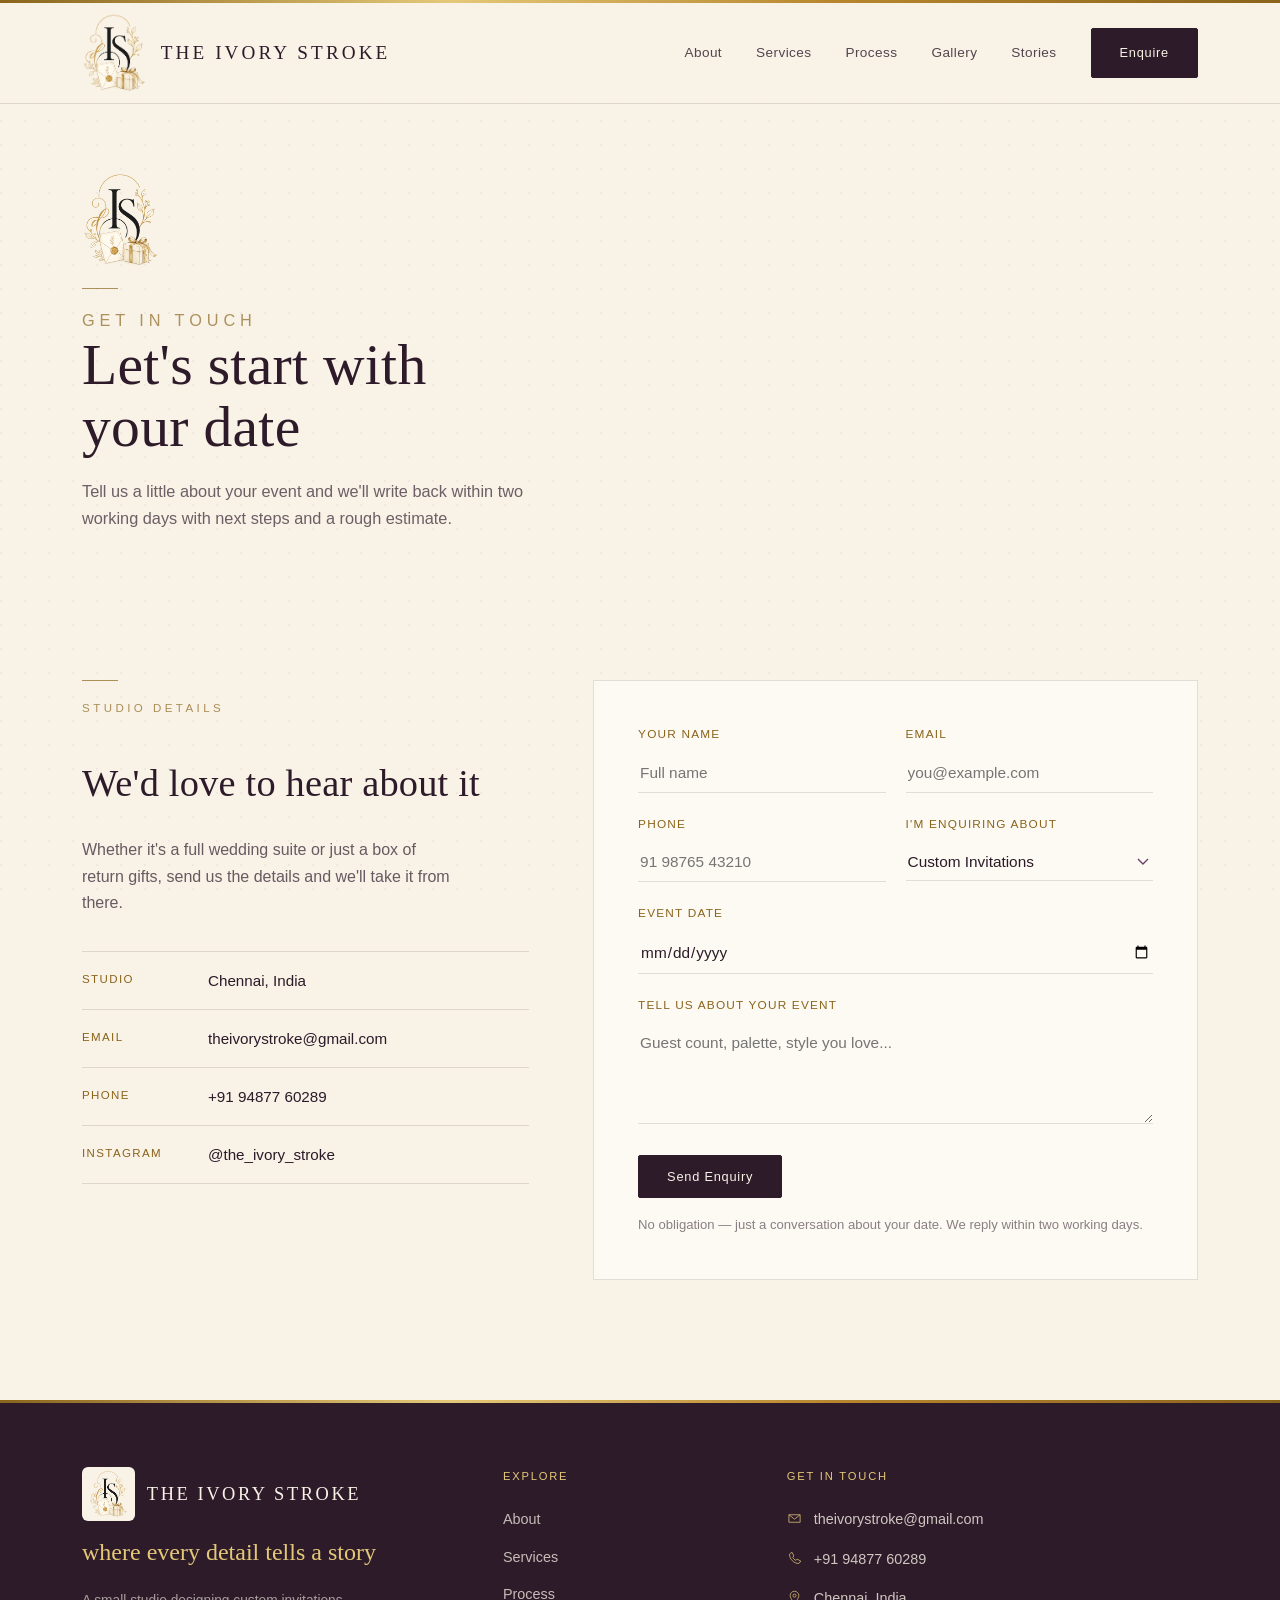
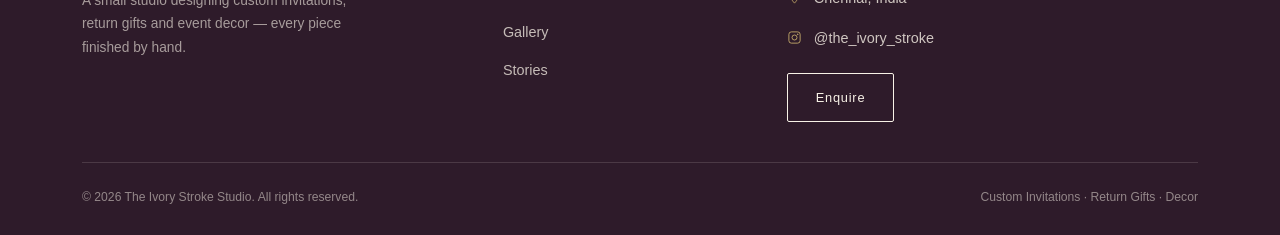
==== contact.html @ db19fc5f "Add files via upload" ====
<!DOCTYPE html>
<html lang="en">
<head>
<meta charset="UTF-8">
<meta name="viewport" content="width=device-width, initial-scale=1.0">
<meta http-equiv="Content-Security-Policy" content="default-src 'self'; style-src 'self' 'unsafe-inline' https://fonts.googleapis.com; font-src https://fonts.gstatic.com; script-src 'self'; img-src 'self' data:; connect-src 'self' https://api.web3forms.com; form-action 'self' https://api.web3forms.com; frame-ancestors 'none'; base-uri 'self'; object-src 'none';">
<meta name="referrer" content="strict-origin-when-cross-origin">
<title>Contact — The Ivory Stroke</title>
<meta name="description" content="Get in touch with The Ivory Stroke about custom invitations, return gifts and event decor.">
<meta name="keywords" content="contact The Ivory Stroke, wedding invitation enquiry Chennai, custom stationery quote, book wedding decor Chennai">
<link rel="canonical" href="https://www.ivorystroke.com/contact.html">
<meta property="og:type" content="website">
<meta property="og:title" content="Contact — The Ivory Stroke">
<meta property="og:description" content="Get in touch with The Ivory Stroke about custom invitations, return gifts and event decor.">
<meta property="og:url" content="https://www.ivorystroke.com/contact.html">
<meta property="og:image" content="https://www.ivorystroke.com/images/logo/og-image.jpg">
<meta property="og:site_name" content="The Ivory Stroke">
<meta name="twitter:card" content="summary_large_image">
<meta name="twitter:title" content="Contact — The Ivory Stroke">
<meta name="twitter:description" content="Get in touch with The Ivory Stroke about custom invitations, return gifts and event decor.">
<meta name="twitter:image" content="https://www.ivorystroke.com/images/logo/og-image.jpg">
<link rel="preconnect" href="https://fonts.googleapis.com">
<link rel="preconnect" href="https://fonts.gstatic.com" crossorigin>
<link href="https://fonts.googleapis.com/css2?family=Fraunces:ital,opsz,wght@0,9..144,300;0,9..144,400;0,9..144,500;0,9..144,600;1,9..144,400;1,9..144,500&family=Jost:wght@300;400;500;600&family=Italianno&display=swap" rel="stylesheet">
<link rel="icon" type="image/x-icon" href="favicon.ico">
<link rel="icon" type="image/png" sizes="32x32" href="favicon-32x32.png">
<link rel="icon" type="image/png" sizes="16x16" href="favicon-16x16.png">
<link rel="apple-touch-icon" sizes="180x180" href="apple-touch-icon.png">
<link rel="stylesheet" href="css/style.css">
</head>
<body>

<header>
  <div class="nav">
    <a href="index.html" class="logo">
      <img src="images/logo/mark.png" alt="The Ivory Stroke" class="mark">
      The Ivory Stroke</a>
    <nav class="nav-links" id="navLinks">
      <a href="about.html">About</a>
      <a href="services.html">Services</a>
      <a href="process.html">Process</a>
      <a href="gallery.html">Gallery</a>
      <a href="testimonials.html">Stories</a>
      <a href="contact.html" class="btn btn-primary">Enquire</a>
    </nav>
    <button class="nav-toggle" id="navToggle" aria-label="Toggle menu"><span></span><span></span><span></span></button>
  </div>
</header>

<main>

  <section class="page-hero">
    <div class="wrap">
      <img src="images/logo/mark.png" alt="The Ivory Stroke" class="mark-sm" style="height:96px;width:auto;margin-bottom:20px;">
      <p class="eyebrow">Get In Touch</p>
      <h1>Let's start with your date</h1>
      <p>Tell us a little about your event and we'll write back within two working days with next steps and a rough estimate.</p>
    </div>
  </section>

  <section class="contact">
    <div class="wrap">
      <div class="contact-grid">
        <div class="contact-info reveal">
          <p class="eyebrow">Studio Details</p>
          <h2>We'd love to hear about it</h2>
          <p>Whether it's a full wedding suite or just a box of return gifts, send us the details and we'll take it from there.</p>
          <div class="info-row"><span class="label">Studio</span><span class="val">Chennai, India</span></div>
          <div class="info-row"><span class="label">Email</span><span class="val">theivorystroke@gmail.com</span></div>
          <div class="info-row"><span class="label">Phone</span><span class="val">+91 94877 60289</span></div>
          <div class="info-row"><span class="label">Instagram</span><span class="val">@the_ivory_stroke</span></div>
        </div>

        <form id="enquiryForm" class="reveal" action="https://api.web3forms.com/submit" method="POST">
          <!-- Web3Forms: replace YOUR_ACCESS_KEY_HERE with your key from https://web3forms.com -->
          <input type="hidden" name="access_key" value="68a7e1c3-2e84-4a63-9ced-6881032f2dae">
          <input type="hidden" name="subject" value="New enquiry from The Ivory Stroke website">
          <input type="text" name="botcheck" style="display:none" tabindex="-1" autocomplete="off">

          <div class="form-row">
            <div class="field">
              <label for="name">Your Name</label>
              <input type="text" id="name" name="name" required placeholder="Full name">
            </div>
            <div class="field">
              <label for="email">Email</label>
              <input type="email" id="email" name="email" required placeholder="you@example.com">
            </div>
          </div>

          <div class="form-row">
            <div class="field">
              <label for="phone">Phone</label>
              <input type="tel" id="phone" name="phone" required placeholder="91 98765 43210">
            </div>
            <div class="field">
              <label for="service">I'm Enquiring About</label>
              <select id="service" name="service">
                <option>Custom Invitations</option>
                <option>Return Gifts</option>
                <option>Event Decor</option>
                <option>Multiple / Not Sure Yet</option>
              </select>
            </div>
          </div>

          <div class="field">
            <label for="date">Event Date</label>
            <input type="date" id="date" name="event_date">
          </div>

          <div class="field">
            <label for="message">Tell Us About Your Event</label>
            <textarea id="message" name="message" required placeholder="Guest count, palette, style you love..."></textarea>
          </div>

          <div class="submit-row">
            <button type="submit" class="btn btn-primary" id="submitBtn">Send Enquiry</button>
            <span class="form-status" id="formStatus"></span>
          </div>
          <p style="font-size:0.82rem; opacity:0.55; margin-top:16px;">No obligation — just a conversation about your date. We reply within two working days.</p>
        </form>
      </div>
    </div>
  </section>

</main>

<footer>
  <div class="wrap">
    <div class="foot-main">
      <div class="foot-col">
        <div class="foot-logo">
          <span class="foot-logo-badge"><img src="images/logo/mark.png" alt="The Ivory Stroke"></span>
          The Ivory Stroke</div>
        <div class="foot-tag">where every detail tells a story</div>
        <p class="foot-about">A small studio designing custom invitations, return gifts and event decor — every piece finished by hand.</p>
      </div>

      <div class="foot-col">
        <h4>Explore</h4>
        <div class="foot-links">
          <a href="about.html">About</a>
          <a href="services.html">Services</a>
          <a href="process.html">Process</a>
          <a href="gallery.html">Gallery</a>
          <a href="testimonials.html">Stories</a>
        </div>
      </div>

      <div class="foot-col">
        <h4>Get In Touch</h4>
        <div class="foot-contact">
          <div class="foot-contact-row">
            <svg class="ico" viewBox="0 0 24 24"><path d="M3 6h18v12H3z"/><path d="M3 6l9 7 9-7"/></svg>
            <a href="mailto:theivorystroke@gmail.com">theivorystroke@gmail.com</a>
          </div>
          <div class="foot-contact-row">
            <svg class="ico" viewBox="0 0 24 24"><path d="M4 5c0 8 7 15 15 15l3-4-6-3-2 2c-2-1-4-3-5-5l2-2-3-6z"/></svg>
            <a href="tel:+919487760289">+91 94877 60289</a>
          </div>
          <div class="foot-contact-row">
            <svg class="ico" viewBox="0 0 24 24"><path d="M12 21s7-7.5 7-12a7 7 0 1 0-14 0c0 4.5 7 12 7 12z"/><circle cx="12" cy="9" r="2.5"/></svg>
            <span>Chennai, India</span>
          </div>
          <div class="foot-contact-row">
            <svg class="ico" viewBox="0 0 24 24"><rect x="3" y="3" width="18" height="18" rx="4"/><circle cx="12" cy="12" r="4"/><circle cx="17.2" cy="6.8" r="0.6" fill="#EADFE6"/></svg>
            <a href="https://www.instagram.com/the_ivory_stroke" target="_blank" rel="noopener noreferrer">@the_ivory_stroke</a>
          </div>
          <a href="contact.html" class="btn btn-primary foot-cta" style="margin-top:6px;">Enquire</a>
        </div>
      </div>
    </div>
    <div class="foot-bottom">
      <span>© <span class="year"></span> The Ivory Stroke Studio. All rights reserved.</span>
      <span>Custom Invitations · Return Gifts · Decor</span>
    </div>
  </div>
</footer>

<script src="js/main.js"></script>
</body>
</html>
---- css/style.css ----
:root{
  --ivory:#F8F2E7;
  --card:#FDFAF3;
  --beige:#EFE6D3;
  --beige-line:#DCCBA8;
  --plum:#2E1B2A;
  --ink:#2B1A28;
  --gold-deep:#8A641C;
  --gold-fill:#B8862E;
  --gold-soft:#E4C878;
  --line:rgba(46,27,42,0.13);
  --shadow:0 24px 60px -28px rgba(46,27,42,0.28);
  --ease:cubic-bezier(.22,.68,.35,1);
}

*{box-sizing:border-box; margin:0; padding:0;}
html{scroll-behavior:smooth;}
body{
  background:var(--ivory);
  color:var(--ink);
  font-family:'Jost', sans-serif;
  font-weight:400;
  line-height:1.65;
  overflow-x:hidden;
}
body::before{
  content:"";
  position:fixed; inset:0;
  background-image:radial-gradient(circle at 1px 1px, rgba(46,27,42,0.045) 1px, transparent 0);
  background-size:24px 24px;
  pointer-events:none;
  z-index:0;
}

h1,h2,h3,h4{
  font-family:'Fraunces', serif;
  font-weight:400;
  color:var(--plum);
  letter-spacing:0.005em;
}
.script{
  font-family:'Italianno', cursive;
  font-weight:400;
  color:var(--gold-deep);
  line-height:1;
}
.eyebrow{
  font-family:'Jost', sans-serif;
  font-size:0.72rem;
  letter-spacing:0.3em;
  text-transform:uppercase;
  color:var(--gold-deep);
  display:block;
}
.eyebrow::before{
  content:"";
  display:block;
  width:36px; height:1px;
  background:var(--gold-deep);
  margin-bottom:18px;
}
.section-head.center .eyebrow::before,
.page-hero.center .eyebrow::before{ margin-left:auto; margin-right:auto; }
a{color:inherit; text-decoration:none;}
img{max-width:100%; display:block;}
section{position:relative; z-index:1;}
.wrap{
  max-width:1180px;
  margin:0 auto;
  padding:0 32px;
}
.rule{ width:44px; height:1px; background:var(--gold-deep); margin-bottom:22px; }
.rule.center{ margin-left:auto; margin-right:auto; }

/* ---------- reveal ---------- */
.reveal{opacity:0; transform:translateY(24px); transition:opacity 0.9s var(--ease), transform 0.9s var(--ease);}
.reveal.visible{opacity:1; transform:translateY(0);}
@keyframes fadeRise{ from{ opacity:0; transform:translateY(14px); } to{ opacity:1; transform:translateY(0); } }
@media (prefers-reduced-motion: reduce){
  .reveal{opacity:1; transform:none; transition:none;}
  *{animation-duration:0.001ms !important; animation-iteration-count:1 !important; transition-duration:0.001ms !important;}
}

/* ---------- brand mark (the one gold moment — reused as identity, not ornament) ---------- */
.mark{ width:80px; height:80px; flex-shrink:0; display:block; }
.mark-sm{ width:60px; height:60px; }
.mark-lg{ width:min(300px,52vw); height:min(300px,52vw); }
.mark.fade, .mark-lg.fade{ animation:fadeRise 0.8s var(--ease) 0.15s both; }
img.mark, img.mark-sm, img.mark-lg{ width:auto; object-fit:contain; }
.foot-logo-badge{
  display:inline-flex; align-items:center; justify-content:center;
  background:var(--ivory); border-radius:6px; padding:3px 7px; flex-shrink:0;
}
.foot-logo-badge img{ height:48px; width:auto; display:block; }

/* ---------- header ---------- */
header{
  position:fixed; top:0; left:0; right:0; z-index:100;
  background:rgba(248,242,231,0.9);
  backdrop-filter:blur(10px);
  border-bottom:1px solid var(--line);
}
header::before{
  content:""; display:block; height:3px; width:100%;
  background:linear-gradient(90deg, var(--gold-deep), var(--gold-soft) 35%, var(--gold-fill) 65%, var(--gold-deep));
}
.nav{
  max-width:1180px; margin:0 auto; padding:10px 32px;
  display:flex; align-items:center; justify-content:space-between;
}
.logo{
  font-family:'Fraunces', serif; font-size:1.2rem; letter-spacing:0.16em;
  text-transform:uppercase; color:var(--plum);
  display:flex; align-items:center; gap:14px;
}
.nav-links{ display:flex; align-items:center; gap:34px; font-size:0.85rem; letter-spacing:0.03em; }
.nav-links a{ position:relative; color:var(--ink); opacity:0.8; padding:4px 0; }
.nav-links a.btn{ opacity:1; padding:13px 28px; }
.nav-links a.btn::after{ display:none; }
.nav-links a.btn-primary{ color:var(--ivory); }
.nav-links a.btn-primary:hover{ color:var(--plum); }
.nav-links a.btn-ghost{ color:var(--plum); }
.nav-links a.btn-ghost:hover{ color:var(--ivory); }
.nav-links a::after{
  content:""; position:absolute; left:0; bottom:-2px; width:0; height:1px;
  background:var(--gold-deep); transition:width 0.3s var(--ease);
}
.nav-links a:hover::after{ width:100%; }
.nav-links a.active:not(.btn){ opacity:1; color:var(--gold-deep); }
.nav-links a.active:not(.btn)::after{ width:100%; }
.btn{
  display:inline-flex; align-items:center; gap:8px; padding:13px 28px; border-radius:2px;
  font-size:0.8rem; letter-spacing:0.06em; border:1px solid var(--plum);
  transition:all 0.3s var(--ease); cursor:pointer; background:transparent;
}
.btn-primary{ background:var(--plum); color:var(--ivory); border-color:var(--plum); }
.btn-primary:hover{ background:var(--gold-fill); border-color:var(--gold-fill); color:var(--plum); transform:translateY(-1px); }
.btn-ghost{ color:var(--plum); border-color:var(--plum); }
.btn-ghost:hover{ background:var(--plum); color:var(--ivory); transform:translateY(-1px); }
.nav-toggle{ display:none; background:none; border:0; cursor:pointer; }
.nav-toggle span{ display:block; width:22px; height:1.5px; background:var(--plum); margin:5px 0; }

/* ---------- page hero (sub-page banner) ---------- */
.page-hero{ padding:172px 0 68px; }
.page-hero h1{ font-size:clamp(2.4rem,4.6vw,3.6rem); font-weight:400; line-height:1.08; max-width:14ch; }
.page-hero p{ max-width:480px; margin-top:20px; opacity:0.68; font-size:1.02rem; }

/* ---------- hero (home) ---------- */
.hero{ padding:172px 0 40px; }
.hero-grid{ display:grid; grid-template-columns:1.25fr 0.75fr; gap:50px; align-items:start; }
.hero h1{
  font-size:clamp(2.8rem, 5.6vw, 4.9rem); font-weight:400; line-height:1.05;
  max-width:11ch; margin-top:22px;
}
.hero h1 em{ font-style:italic; color:var(--gold-deep); }
.hero .sub{ max-width:420px; margin-top:26px; opacity:0.72; font-size:1.04rem; }
.hero-cta{ display:flex; gap:16px; flex-wrap:wrap; margin-top:38px; }
.hero-side{ display:block; }
.scroll-mask{
  height:min(560px,62vh); overflow-y:auto; overflow-x:hidden; position:relative;
  -webkit-mask-image:linear-gradient(to bottom, transparent, black 12%, black 88%, transparent);
  mask-image:linear-gradient(to bottom, transparent, black 12%, black 88%, transparent);
  scrollbar-width:none; -ms-overflow-style:none;
}
.scroll-mask::-webkit-scrollbar{ display:none; }
.scroll-track{ display:flex; flex-direction:column; gap:18px; }
.scroll-item{ border:1px solid var(--line); background:var(--beige); overflow:hidden; aspect-ratio:3/4; width:100%; flex-shrink:0; }
.scroll-item svg, .scroll-item img{ width:100%; height:100%; display:block; object-fit:cover; }
.hero-foot{ margin-top:70px; padding-top:24px; border-top:1px solid var(--line); font-size:0.78rem; letter-spacing:0.1em; text-transform:uppercase; color:var(--gold-deep); }

/* ---------- home teaser strip / portfolio preview ---------- */
.teaser{ padding:100px 0; }
.teaser-grid{ display:grid; grid-template-columns:repeat(3,1fr); gap:1px; background:var(--line); border:1px solid var(--line); }
.teaser-card{ background:var(--ivory); padding:44px 34px; transition:background 0.35s var(--ease); }
.teaser-card:hover{ background:var(--card); }
.teaser-card svg{ width:36px; height:36px; stroke:var(--gold-deep); fill:none; stroke-width:1.2; margin-bottom:24px; }
.teaser-card h3{ font-size:1.2rem; margin-bottom:12px; font-weight:400; }
.teaser-card p{ font-size:0.9rem; opacity:0.68; margin-bottom:18px; }
.teaser-card a{ font-size:0.76rem; letter-spacing:0.1em; text-transform:uppercase; color:var(--gold-deep); }

/* ---------- about ---------- */
.about{ padding:70px 0 110px; }
.about .grid{ display:grid; grid-template-columns:1fr 1fr; gap:80px; align-items:center; }
.about h2{ font-size:clamp(1.9rem,3vw,2.5rem); margin-bottom:22px; font-weight:400; }
.about p{ opacity:0.72; max-width:460px; }
.quote-box{ padding:10px 0 10px 32px; border-left:1px solid var(--gold-deep); }
.quote-box .script{ font-size:2.2rem; display:block; margin-bottom:16px; }
.quote-box p{ opacity:0.72; font-size:0.98rem; max-width:340px; }

.values{ padding:0 0 110px; }
.values-grid{ display:grid; grid-template-columns:repeat(3,1fr); gap:1px; background:var(--line); border-top:1px solid var(--line); border-bottom:1px solid var(--line); margin-top:50px; }
.value-item{ padding:34px 30px; background:var(--ivory); }
.value-item h4{ font-size:1.02rem; margin-bottom:10px; font-weight:400; }
.value-item p{ font-size:0.88rem; opacity:0.65; }

/* ---------- services ---------- */
.services{ padding:100px 0 70px; }
.section-head{ max-width:560px; margin:0 0 60px; }
.section-head h2{ font-size:clamp(1.9rem,3vw,2.6rem); margin-top:16px; font-weight:400; position:relative; padding-bottom:20px; }
.section-head h2::after{
  content:""; position:absolute; left:0; bottom:0; width:44px; height:1px;
  background:linear-gradient(90deg, var(--gold-fill), transparent);
}
.section-head.center h2::after{ left:50%; transform:translateX(-50%); background:linear-gradient(90deg, transparent, var(--gold-fill), transparent); }
.section-head p{ opacity:0.68; margin-top:16px; }
.section-head.center{ text-align:center; margin-left:auto; margin-right:auto; }
.svc-grid{ display:grid; grid-template-columns:repeat(3,1fr); gap:1px; background:var(--line); border:1px solid var(--line); }
.svc-card{ background:var(--ivory); padding:44px 34px; transition:background 0.35s var(--ease); }
.svc-card:hover{ background:var(--card); }
.svc-icon{ width:40px; height:40px; margin-bottom:26px; stroke:var(--gold-deep); fill:none; stroke-width:1.2; }
.svc-card h3{ font-size:1.28rem; margin-bottom:12px; font-weight:400; }
.svc-card p{ font-size:0.92rem; opacity:0.68; margin-bottom:20px; }
.svc-card .tag{ font-size:0.72rem; letter-spacing:0.14em; text-transform:uppercase; color:var(--gold-deep); }
.svc-detail{ padding:0 0 110px; }
.svc-detail-row{ display:grid; grid-template-columns:0.9fr 1.1fr; gap:56px; align-items:center; padding:56px 0; border-top:1px solid var(--line); }
.svc-detail-row:last-child{ border-bottom:1px solid var(--line); }
.svc-detail-row .num{ font-family:'Italianno',cursive; font-size:2.8rem; color:var(--gold-deep); }
.svc-detail-row h3{ font-size:1.6rem; margin:6px 0 14px; font-weight:400; }
.svc-detail-row p{ opacity:0.7; margin-bottom:18px; max-width:440px; }
.svc-detail-row ul{ list-style:none; }
.svc-detail-row li{ font-size:0.88rem; padding:8px 0; border-top:1px solid var(--line); opacity:0.75; }
.svc-swatch{ background:var(--beige); position:relative; aspect-ratio:4/3; display:flex; align-items:center; justify-content:center; }
.svc-swatch svg{ width:44%; height:44%; stroke:var(--plum); fill:none; stroke-width:1.1; }

/* ---------- process ---------- */
.process{ padding:110px 0; }
.proc-line{ display:grid; grid-template-columns:repeat(4,1fr); gap:0; position:relative; margin-top:64px; }
.proc-line::before{ content:""; position:absolute; top:22px; left:6%; right:6%; height:1px; background:var(--beige-line); }
.proc-step{ text-align:center; padding:0 16px; position:relative; }
.proc-num{
  width:44px; height:44px; border-radius:50%; background:var(--ivory); border:1px solid var(--gold-deep);
  color:var(--gold-deep); font-family:'Fraunces',serif; font-size:0.9rem;
  display:flex; align-items:center; justify-content:center; margin:0 auto 22px; position:relative; z-index:2;
}
.proc-step h3{ font-size:1.05rem; margin-bottom:10px; font-weight:400; }
.proc-step p{ font-size:0.86rem; opacity:0.62; }
.proc-detail{ padding:0 0 110px; }
.proc-detail-row{ display:flex; gap:40px; padding:36px 0; border-top:1px solid var(--line); align-items:flex-start; }
.proc-detail-row:last-child{ border-bottom:1px solid var(--line); }
.proc-detail-row .big-num{ font-family:'Fraunces',serif; font-size:2.2rem; color:var(--gold-deep); width:70px; flex-shrink:0; font-weight:400; }
.proc-detail-row h3{ font-size:1.22rem; margin-bottom:10px; font-weight:400; }
.proc-detail-row p{ opacity:0.68; max-width:520px; }

/* ---------- gallery ---------- */
.gallery{ padding:100px 0; background:var(--card); border-top:1px solid var(--line); border-bottom:1px solid var(--line); }
.gal-grid{ display:grid; grid-template-columns:repeat(3,1fr); gap:26px; }
.gal-card{
  aspect-ratio:3/4; position:relative; overflow:hidden; display:block; cursor:pointer;
  border:1px solid var(--line); background:var(--beige); transition:transform 0.5s var(--ease), box-shadow 0.5s var(--ease);
  width:100%; padding:0; text-align:left; font:inherit; color:inherit;
}
.gal-card:hover{ transform:translateY(-6px); box-shadow:var(--shadow); }
.gal-card .tone-art{ position:absolute; inset:0; width:100%; height:100%; }
.gal-card .content{ position:absolute; left:0; right:0; bottom:0; padding:18px 20px; z-index:2; }
.gal-card .content .cat{ font-size:0.66rem; letter-spacing:0.16em; text-transform:uppercase; color:var(--gold-deep); }
.gal-card .content h4{ font-family:'Fraunces',serif; color:var(--plum); font-size:1.05rem; font-weight:400; margin-top:4px; }
.gal-filters{ display:flex; gap:10px; margin:0 0 44px; flex-wrap:wrap; }
.gal-filters button{
  background:transparent; border:1px solid var(--line); color:var(--ink);
  padding:9px 20px; border-radius:2px; font-size:0.78rem; letter-spacing:0.06em; cursor:pointer;
  transition:all 0.3s var(--ease); opacity:0.75;
}
.gal-filters button.active, .gal-filters button:hover{ background:var(--plum); color:var(--ivory); border-color:var(--plum); opacity:1; }

/* ---------- lightbox ---------- */
.lightbox{
  position:fixed; inset:0; background:rgba(46,27,42,0.92); z-index:200;
  display:flex; align-items:center; justify-content:center; padding:24px;
  opacity:0; pointer-events:none; transition:opacity 0.3s var(--ease);
}
.lightbox.open{ opacity:1; pointer-events:auto; }
.lightbox-inner{
  max-width:380px; width:100%; background:var(--beige); position:relative;
  box-shadow:0 30px 70px -20px rgba(0,0,0,0.5);
  transform:scale(0.96); transition:transform 0.3s var(--ease);
}
.lightbox.open .lightbox-inner{ transform:scale(1); }
.lightbox-inner .tone-art{ width:100%; height:auto; aspect-ratio:3/4; display:block; }
.lightbox-caption{ padding:22px 26px 26px; background:var(--card); }
.lightbox-caption .cat{ font-size:0.7rem; letter-spacing:0.14em; text-transform:uppercase; color:var(--gold-deep); }
.lightbox-caption h4{ margin-top:8px; font-size:1.25rem; font-weight:400; }
.lightbox-close{
  position:absolute; top:14px; right:14px; width:32px; height:32px; border-radius:50%;
  background:var(--ivory); color:var(--plum); border:1px solid var(--line); cursor:pointer;
  font-size:1.05rem; line-height:1; display:flex; align-items:center; justify-content:center;
}

/* ---------- testimonials ---------- */
.testi{ padding:100px 0; }
.testi-grid{ display:grid; grid-template-columns:repeat(3,1fr); gap:1px; background:var(--line); border:1px solid var(--line); }
.testi-card{ padding:38px 32px; background:var(--ivory); }
.testi-card .script{ font-size:2rem; margin-bottom:12px; display:block; }
.testi-card p{ font-size:0.92rem; opacity:0.72; margin-bottom:20px; }
.testi-card .who{ font-size:0.78rem; letter-spacing:0.06em; text-transform:uppercase; color:var(--gold-deep); }
.testi-more{ padding:0 0 110px; }
.testi-more .testi-grid{ margin-top:0; }

/* ---------- contact ---------- */
.contact{ padding:80px 0 120px; }
.contact-grid{ display:grid; grid-template-columns:0.85fr 1.15fr; gap:64px; }
.contact-info h2{ font-size:clamp(1.9rem,3vw,2.5rem); margin:16px 0 22px; font-weight:400; }
.contact-info p{ opacity:0.7; max-width:380px; margin-bottom:34px; }
.info-row{ display:flex; gap:16px; align-items:flex-start; padding:16px 0; border-top:1px solid var(--line); }
.info-row:last-child{ border-bottom:1px solid var(--line); }
.info-row .label{ font-size:0.72rem; letter-spacing:0.12em; text-transform:uppercase; color:var(--gold-deep); width:110px; flex-shrink:0; padding-top:2px; }
.info-row .val{ font-size:0.95rem; overflow:hidden; text-overflow:ellipsis; white-space:nowrap; min-width:0; flex:1; display:block; }

form{ background:var(--card); border:1px solid var(--line); padding:44px; }
.form-row{ display:grid; grid-template-columns:1fr 1fr; gap:20px; }
.field{ margin-bottom:22px; }
.field label{ display:block; font-size:0.74rem; letter-spacing:0.1em; text-transform:uppercase; color:var(--gold-deep); margin-bottom:9px; }
.field input, .field select, .field textarea{
  width:100%; border:none; border-bottom:1px solid var(--line); background:transparent;
  padding:10px 2px; font-family:'Jost',sans-serif; font-size:0.96rem; color:var(--ink); transition:border-color 0.3s;
}
.field textarea{ resize:vertical; min-height:100px; }
.field input:focus, .field select:focus, .field textarea:focus{ outline:none; border-color:var(--gold-deep); }
.field select{
  appearance:none;
  background-image:url("data:image/svg+xml,%3Csvg xmlns='http://www.w3.org/2000/svg' width='12' height='8'%3E%3Cpath d='M1 1l5 5 5-5' stroke='%236C3F6B' fill='none' stroke-width='1.4'/%3E%3C/svg%3E");
  background-repeat:no-repeat; background-position:right 4px center;
}
.submit-row{ display:flex; align-items:center; gap:20px; margin-top:8px; }
.form-status{ font-size:0.85rem; }
.form-status.ok{ color:#3f7a4f; }
.form-status.err{ color:#a8433a; }

/* ---------- footer ---------- */
footer{ background:var(--plum); color:var(--ivory); padding:0 0 28px; }
footer::before{
  content:""; display:block; height:3px; width:100%;
  background:linear-gradient(90deg, var(--gold-deep), var(--gold-soft) 35%, var(--gold-fill) 65%, var(--gold-deep));
}
.foot-main{ display:grid; grid-template-columns:1.1fr 0.7fr 1.2fr; gap:44px; padding:64px 0 40px; border-bottom:1px solid rgba(248,242,231,0.14); }
.foot-logo{ font-family:'Fraunces',serif; font-size:1.15rem; letter-spacing:0.14em; text-transform:uppercase; display:flex; align-items:center; gap:12px; }
.foot-tag{ font-family:'Italianno',cursive; font-size:1.5rem; color:var(--gold-soft); margin-top:12px; }
.foot-about{ font-size:0.86rem; opacity:0.6; margin-top:16px; max-width:280px; line-height:1.7; }
.foot-col h4{
  font-family:'Jost',sans-serif; font-weight:500; font-size:0.7rem; letter-spacing:0.16em; text-transform:uppercase;
  color:var(--gold-soft); margin-bottom:22px;
}
.foot-links{ display:flex; flex-direction:column; gap:14px; font-size:0.9rem; }
.foot-links a{ opacity:0.75; transition:opacity 0.25s; }
.foot-links a:hover{ opacity:1; }
.foot-contact{ display:flex; flex-direction:column; gap:16px; }
.foot-contact-row{ display:flex; gap:12px; align-items:flex-start; font-size:0.9rem; }
.foot-contact-row .ico{ width:15px; height:15px; flex-shrink:0; margin-top:3px; stroke:var(--gold-soft); fill:none; stroke-width:1.4; opacity:0.85; }
.foot-contact-row a, .foot-contact-row span{ opacity:0.8; overflow:hidden; text-overflow:ellipsis; white-space:nowrap; max-width:220px; display:inline-block; vertical-align:bottom; }
.foot-contact-row a:hover{ opacity:1; }
.foot-cta{ margin-top:6px; align-self:flex-start; border-color:var(--ivory); color:var(--ivory); }
.foot-cta:hover{ background:var(--ivory); color:var(--plum); }
.foot-bottom{ display:flex; justify-content:space-between; padding-top:24px; font-size:0.76rem; opacity:0.5; flex-wrap:wrap; gap:10px; }

/* ---------- responsive ---------- */
@media (max-width:880px){
  .nav-links{
    position:fixed; top:64px; left:0; right:0; background:var(--ivory); flex-direction:column;
    align-items:flex-start; padding:24px 32px; gap:20px; border-bottom:1px solid var(--line);
    transform:translateY(-130%); transition:transform 0.4s var(--ease);
  }
  .nav-links.open{ transform:translateY(0); }
  .nav-toggle{ display:block; }
  .hero-grid{ grid-template-columns:1fr; }
  .hero-side{ display:none; }
  .about .grid{ grid-template-columns:1fr; gap:40px; }
  .values-grid{ grid-template-columns:1fr; }
  .svc-grid, .teaser-grid{ grid-template-columns:1fr; }
  .svc-detail-row{ grid-template-columns:1fr; gap:24px; }
  .proc-line{ grid-template-columns:1fr; gap:38px; }
  .proc-line::before{ display:none; }
  .gal-grid{ grid-template-columns:1fr 1fr; }
  .testi-grid{ grid-template-columns:1fr; }
  .contact-grid{ grid-template-columns:1fr; }
  .form-row{ grid-template-columns:1fr; }
  .proc-detail-row{ flex-direction:column; gap:14px; }
  .foot-main{ grid-template-columns:1fr; gap:36px; }
}
@media (max-width:560px){
  .gal-grid{ grid-template-columns:1fr; }
  .wrap{ padding:0 22px; }
  .foot-bottom{ flex-direction:column; }
}
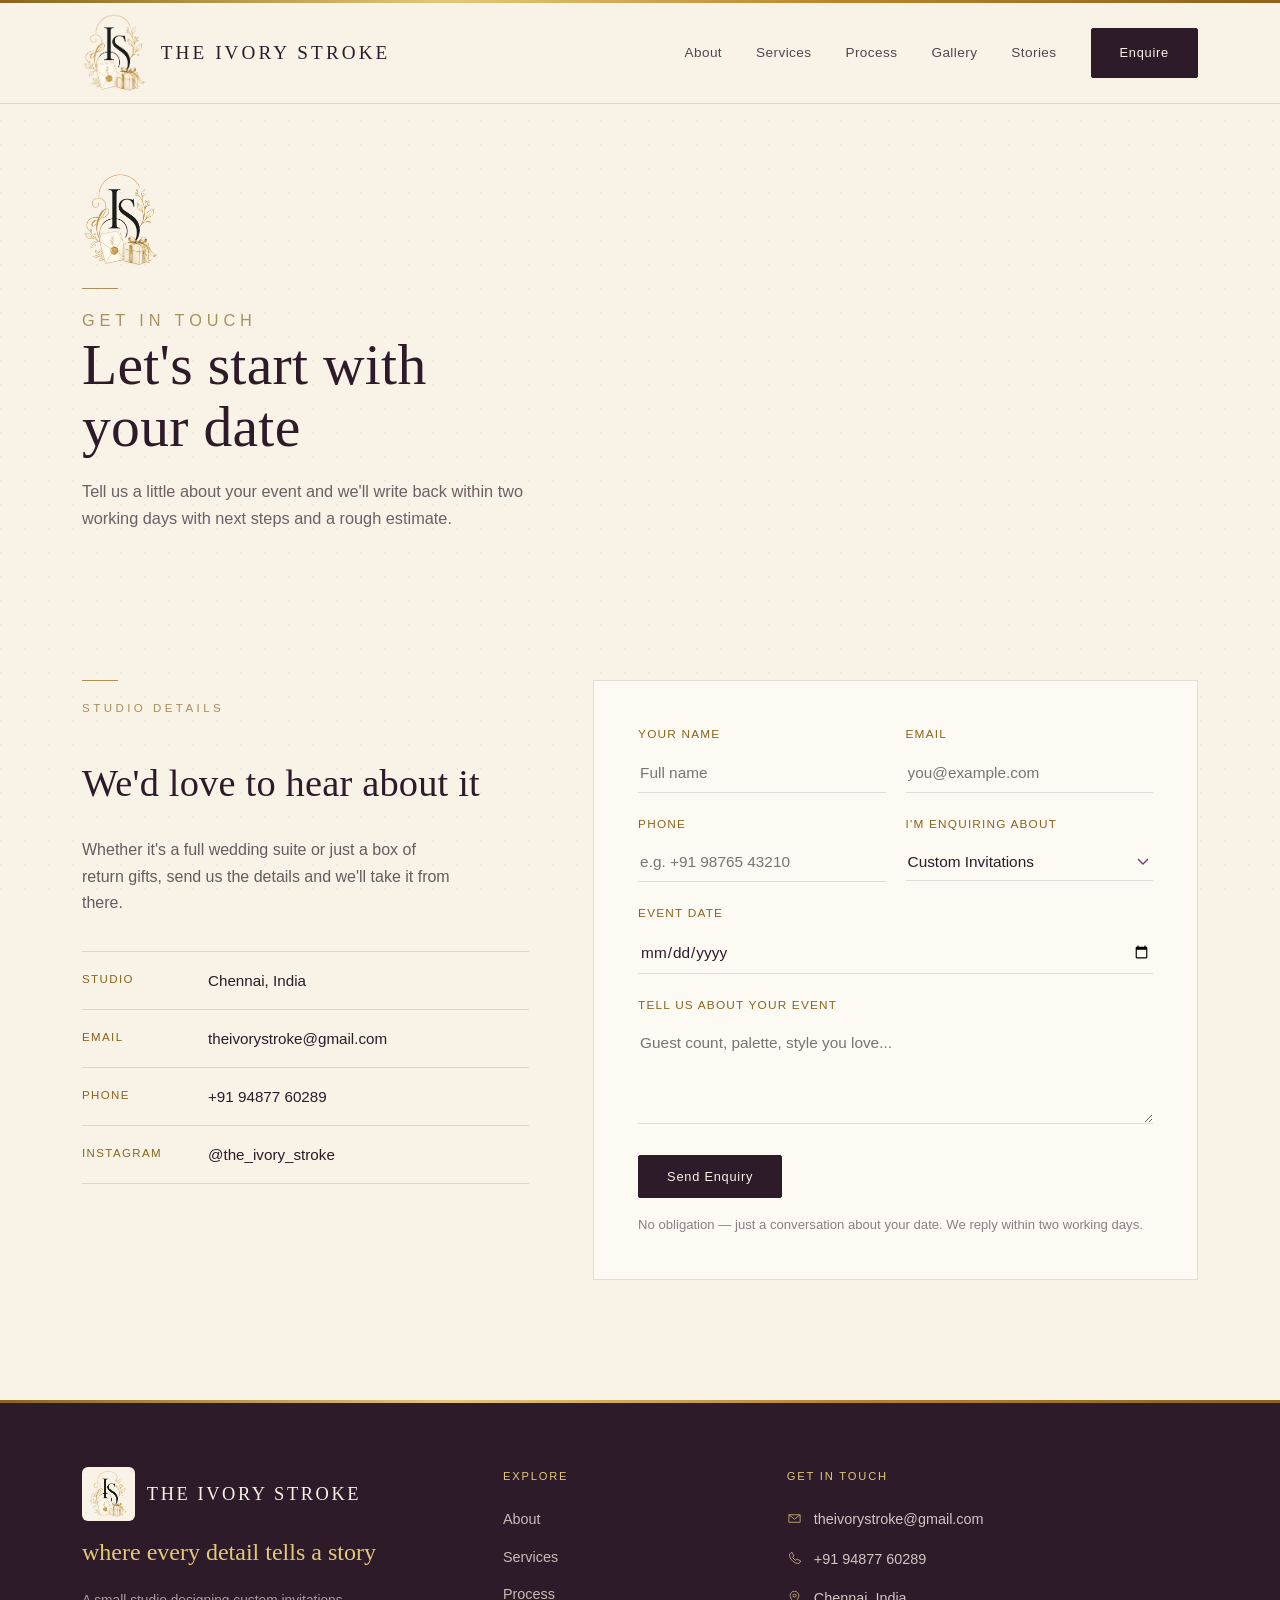
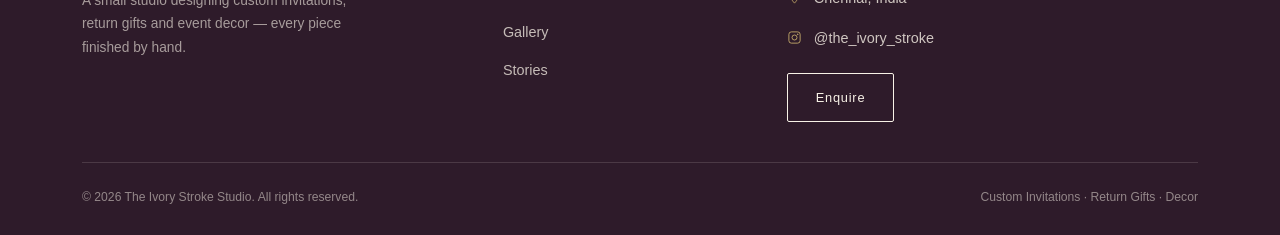
==== commit f76afbbd: "Add files via upload" ====
--- a/contact.html
+++ b/contact.html
@@ -90,8 +90,11 @@
 
           <div class="form-row">
             <div class="field">
-              <label for="phone">Phone</label>
-              <input type="tel" id="phone" name="phone" required placeholder="91 98765 43210">
+              <label for="phone">Phone </label>
+              <input type="tel" id="phone" name="phone" required
+                     pattern="^[0-9+\-\s()]{7,20}$"
+                     title="Enter a valid phone number (7–20 digits, spaces, +, - or () allowed)"
+                     placeholder="e.g. +91 98765 43210">
             </div>
             <div class="field">
               <label for="service">I'm Enquiring About</label>
@@ -105,8 +108,8 @@
           </div>
 
           <div class="field">
-            <label for="date">Event Date</label>
-            <input type="date" id="date" name="event_date">
+            <label for="date">Event Date </label>
+            <input type="date" id="date" name="event_date" required>
           </div>
 
           <div class="field">
